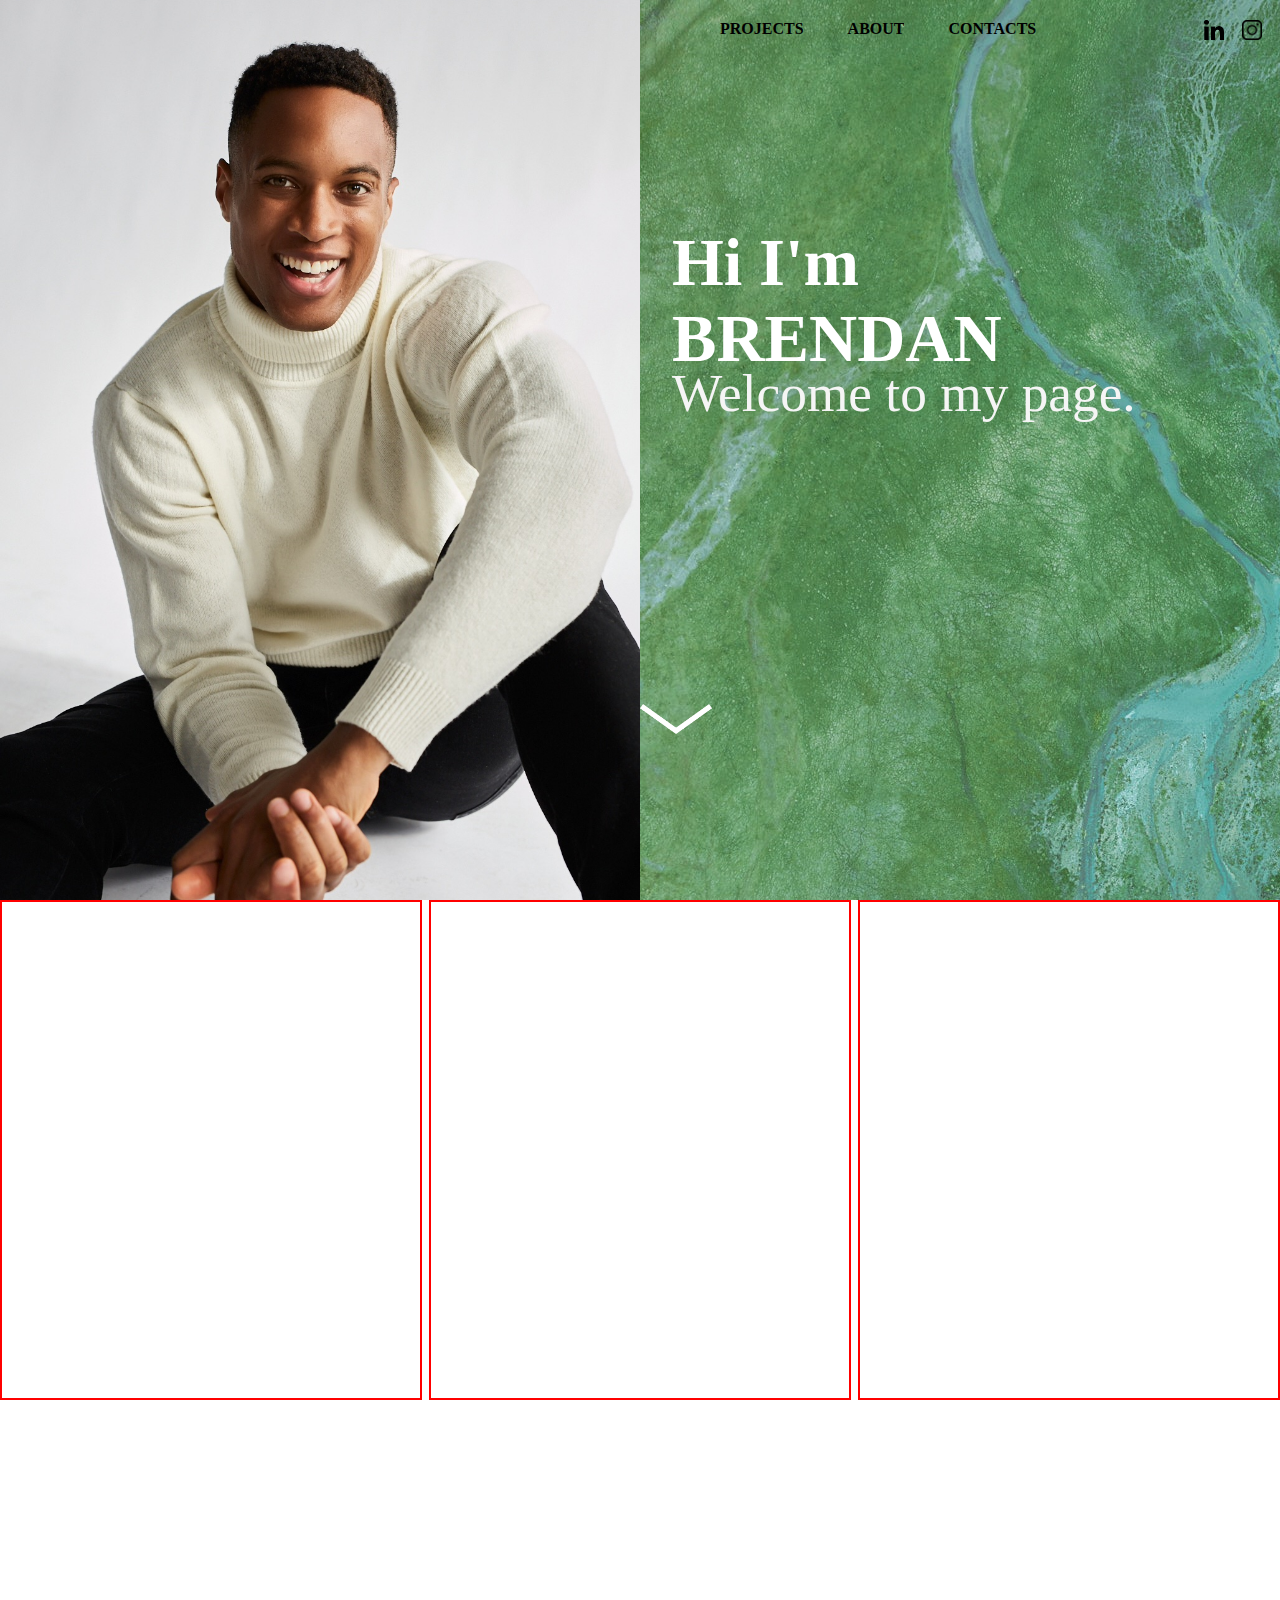
==== index.html @ 70d3d4f1 "added scroll down button" ====
<!DOCTYPE html>
<html lang="en">

<head>
    <meta charset="UTF-8">
    <meta name="viewport" content="width=device-width, initial-scale=1.0">
    <title>Brendan Morgan</title>
    <link rel="stylesheet" href="./indx.css">
</head>

<body>

    <a href="#section2"><img class="scrollArrow" src="./Images/whiteScrollArrow.png" alt=""></a>
    
   
    <div class="leftHalf">
        
        <div class="img"></div>
    
    </div>



    <div class="rightHalf">

        <ul style="font-weight: bold;">

            <li class="navbarOptions"><a href="#">PROJECTS</a></li>
            <li class="navbarOptions"><a href="#">ABOUT</a></li>
            <li class="navbarOptions"><a href="#">CONTACTS</a></li>
            
            <li class="mediaIcon" style="float: right;"><a href="#"><img class="insta_logo" src="./Images/instagram_logo.png" alt="instagram_logo"></a></li>

            <li class="mediaIcon" style="float: right;"><a href="#"><img class="linkedin_logo" src="./Images/linkedin_logo(2).png" alt="linkedin_logo"></a></li>
            
        </ul>
        

        <h1><span>Hi I'm</span><br> BRENDAN<br></h1>
        
        <p style="margin-left: 5%; font-size: 40pt;color: whitesmoke; position: absolute; margin-top: 40%;"><br>Welcome to my page.</p>

        

    </div>

    <div id="section2" class="projects">

        <div class="logos"></div>
        <div class="graphicDesign"></div>
        <div class="animation"></div>

        
    </div>

    

</body>


</html>
---- indx.css ----
@import url("https://fonts.googleapis.com/css2?family=Roboto:wght@900&display=swap");

@import url("https://fonts.googleapis.com/css2?family=Bodoni+Moda:wght@600;700&display=swap");

* {
  box-sizing: border-box;
  margin: 0 0 0 0;
  overflow: scroll;
}

/* body {
  height: 1360px;
} */

.leftHalf {
  /* border: 2px solid blueviolet; */
  /* display: inline; */
  width: 50vw;
  height: 100vh;
  /* position: relative; */
  float: left;

  /* left: 20%; */
}

/* In the event I ever want to make the image smaller I decided to places it within a container inside a container */
.img {
  /* border: 2px solid blueviolet; */
  width: 100%;
  height: 100%;

  background: url(./Images/webfolio_sp.jpg);
  background-position-y: 15%;
  background-size: cover;
}

.rightHalf {
  /* border: 2px solid blueviolet; */

  /* background: #606660; */
  background: url(./Images/righthalf_background\ 2.jpg);

  width: 50vw;
  height: 100vh;

  position: relative;

  float: right;

  /* right: 0px; */
}

.rightHalf ul li {
  display: inline;
}

.rightHalf ul .navbarOptions a {
  color: black;
  display: inline-block;
  margin-top: 20px;
  padding: 0 0 0 40px;
  text-decoration: none;
}

.rightHalf ul .mediaIcon a img {
  display: inline-block;
  margin-top: 20px;
  margin-right: 18px;
  height: 20px;
  width: 20px;
}

/* Hi, Im Brendan Header */
.rightHalf h1 {
  color: white;

  font-size: 50pt;
  font-family: Bodoni + Moda;

  /* text-align: center; */
  position: absolute;
  top: 25%;
  padding: 0 0 0 5%;
}

.projects {
  height: 100vh;
  width: 100vw;
  display: flex;
  flex-direction: row;
  justify-content: space-between;
}
.projects div {
  float:left
  position:relative;
  border: 2px solid red;
  width: 33%;
  height: 500px;
}

body .scrollArrow{
  position: absolute;
  
  height: 30px;
  
  left: 50%;
  /* margin-left: -5px; */
  /* margin-right: 50%; */
  margin-top: 55%;
  z-index: 1;
}
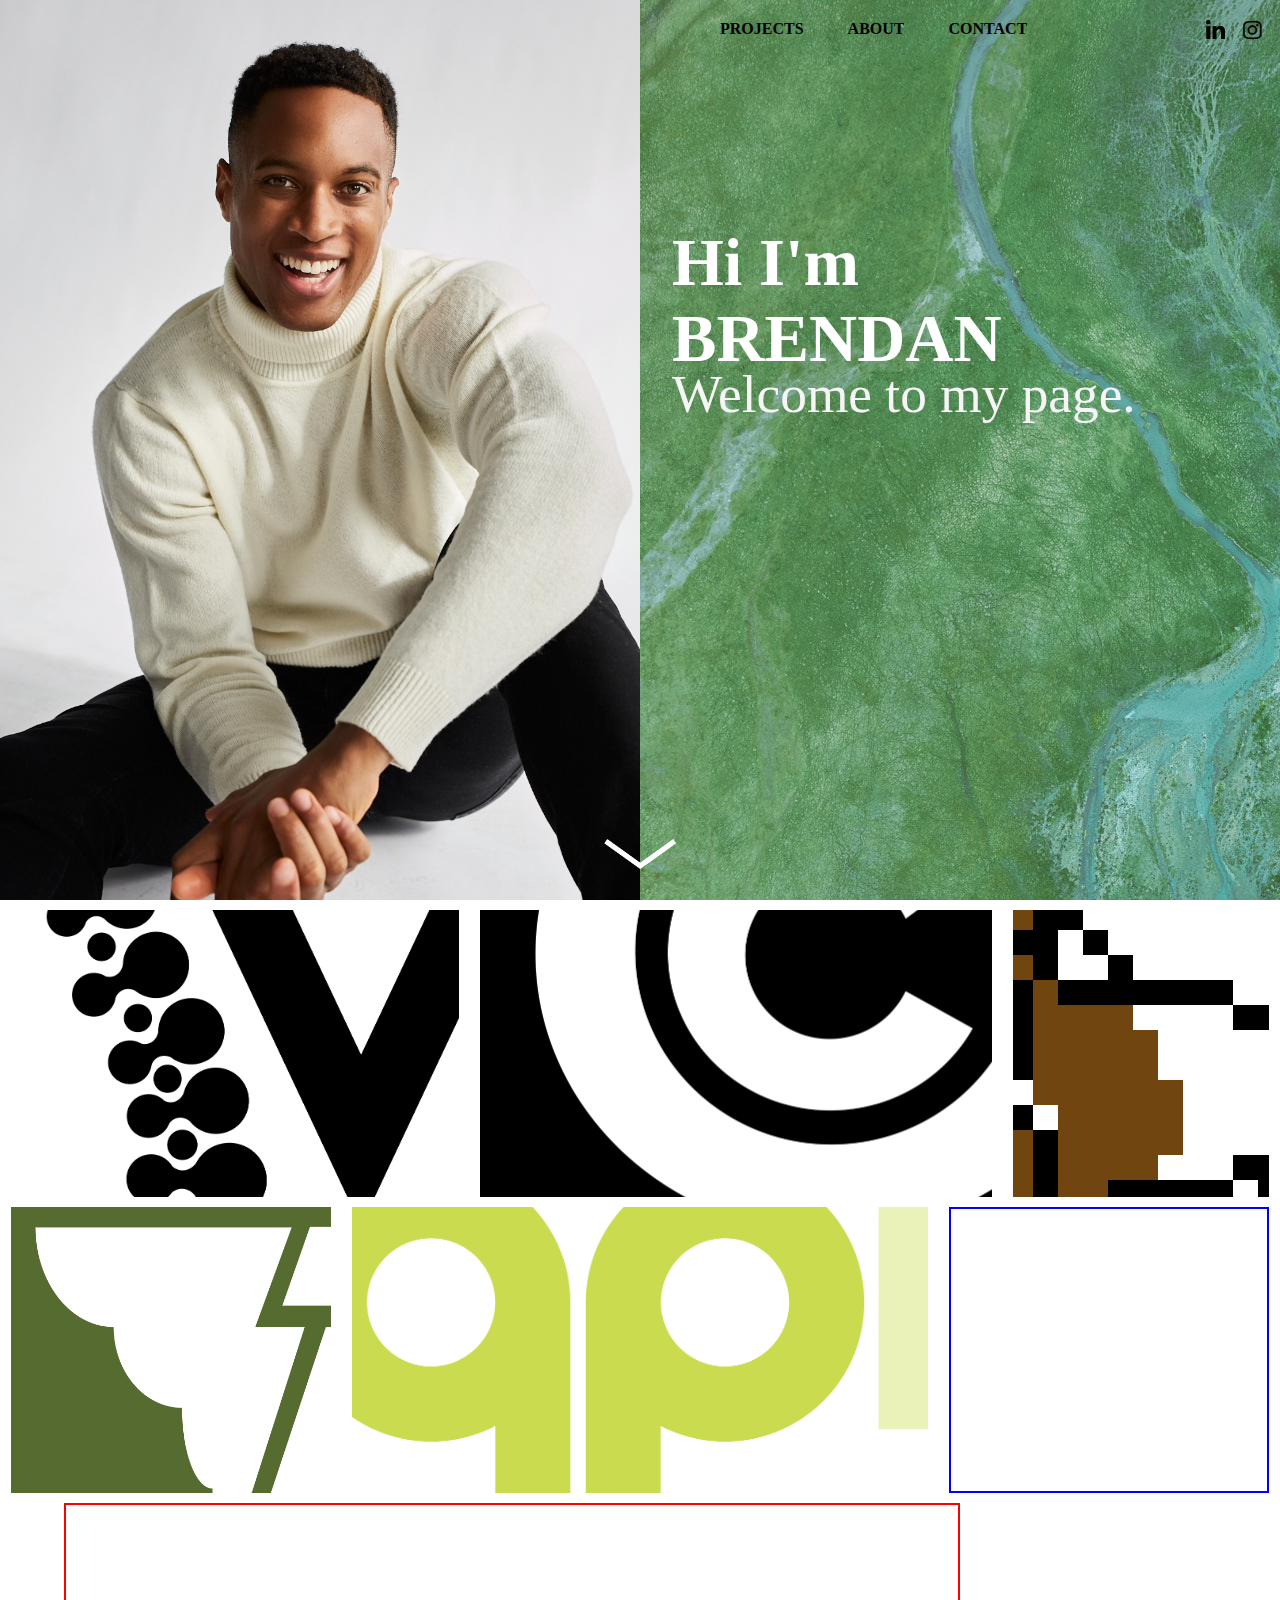
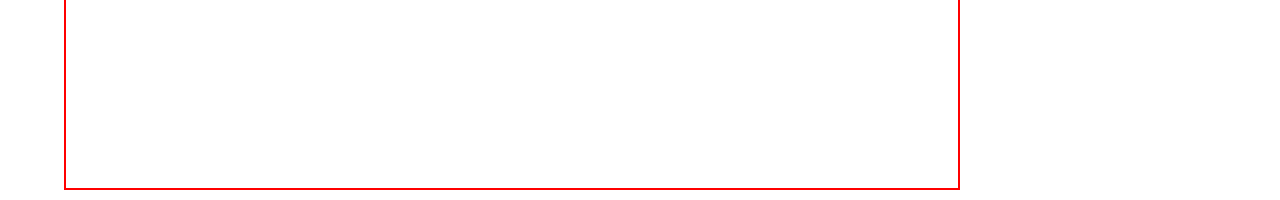
==== commit 4d5344f2: "Committing new images, fontawesone files, and page2.css" ====
--- a/index.html
+++ b/index.html
@@ -5,35 +5,36 @@
     <meta charset="UTF-8">
     <meta name="viewport" content="width=device-width, initial-scale=1.0">
     <title>Brendan Morgan</title>
+    <!-- font awesome stylesheet; used for including various icons within a project -->
+    <link rel="stylesheet" href="fontawesome-free-5.15.1-web/css/all.css">
     <link rel="stylesheet" href="./indx.css">
+    <link rel="stylesheet" href="./page2.css">
 </head>
 
 <body>
 
-    <a href="#section2"><img class="scrollArrow" src="./Images/whiteScrollArrow.png" alt=""></a>
-    
-   
+    <a href="#section2"><img class="scrollArrow" src="./Images/whiteScrollArrow.png" alt="scroll Arrow"></a>
+
     <div class="leftHalf">
-        
         <div class="img"></div>
-    
     </div>
-
-
 
     <div class="rightHalf">
 
         <ul style="font-weight: bold;">
 
-            <li class="navbarOptions"><a href="#">PROJECTS</a></li>
+            <li class="navbarOptions"><a href="#section2">PROJECTS</a></li>
             <li class="navbarOptions"><a href="#">ABOUT</a></li>
-            <li class="navbarOptions"><a href="#">CONTACTS</a></li>
+            <li class="navbarOptions"><a href="#">CONTACT</a></li>
             
-            <li class="mediaIcon" style="float: right;"><a href="#"><img class="insta_logo" src="./Images/instagram_logo.png" alt="instagram_logo"></a></li>
+            <!-- fontawesome icon; alternative method to include icons within a projects versus using the img tag  -->
+            <li class="mediaIcon" style="float: right;"><a href="#"><i class="fab fa-instagram"></i></a></li>
 
             <li class="mediaIcon" style="float: right;"><a href="#"><img class="linkedin_logo" src="./Images/linkedin_logo(2).png" alt="linkedin_logo"></a></li>
             
         </ul>
+
+        
         
 
         <h1><span>Hi I'm</span><br> BRENDAN<br></h1>
@@ -45,11 +46,31 @@
     </div>
 
     <div id="section2" class="projects">
+        
+        <div class="row1">
 
-        <div class="logos"></div>
-        <div class="graphicDesign"></div>
-        <div class="animation"></div>
+            <div class="box1"><a href="#" ><img src="./Images/Morgan_chiro_logo.png" alt="" class="logo1"></a></div>
 
+            <div class="box2" style="background: black;"><a href="#"><img src="./Images/ccLogoWhite.png" alt="" class="logo2"></a></div>
+
+            <div class="box3"><a href="#"><img src="./Images/Goat Poster (2).png" alt="" class="logo3"></a></div>
+        </div>
+
+        <div class="row2">
+
+            <!-- overflow:hidden helps large image from moving in container -->
+            <div class="box1" style="background: darkolivegreen;"><a href="#"><img src="./Images/DineN'Dash(White).png" alt="" class="logo1"></a></div>
+
+            <div class="box2"><a href="#"><img src="./Images/qprokoColouredLogo.png" alt="" class="logo2"></a></div>
+
+            <div class="box3"></div>
+        </div>
+
+        <div class="row3">
+            <div class="one"></div>
+            <div class="two"></div>
+            <div class="three"></div>
+        </div>
         
     </div>
 
--- a/indx.css
+++ b/indx.css
@@ -8,46 +8,34 @@
   overflow: scroll;
 }
 
+html {
+  scroll-behavior: smooth;
+}
 /* body {
   height: 1360px;
 } */
 
 .leftHalf {
-  /* border: 2px solid blueviolet; */
-  /* display: inline; */
   width: 50vw;
   height: 100vh;
-  /* position: relative; */
   float: left;
-
-  /* left: 20%; */
 }
 
 /* In the event I ever want to make the image smaller I decided to places it within a container inside a container */
 .img {
-  /* border: 2px solid blueviolet; */
   width: 100%;
   height: 100%;
-
   background: url(./Images/webfolio_sp.jpg);
   background-position-y: 15%;
   background-size: cover;
 }
 
 .rightHalf {
-  /* border: 2px solid blueviolet; */
-
-  /* background: #606660; */
   background: url(./Images/righthalf_background\ 2.jpg);
-
   width: 50vw;
   height: 100vh;
-
   position: relative;
-
   float: right;
-
-  /* right: 0px; */
 }
 
 .rightHalf ul li {
@@ -66,46 +54,55 @@
   display: inline-block;
   margin-top: 20px;
   margin-right: 18px;
-  height: 20px;
-  width: 20px;
+  height: 19px;
+  width: 19px;
 }
 
-/* Hi, Im Brendan Header */
+.fa-instagram {
+  margin-top: 20px;
+  margin-right: 18px;
+  font-size: 1.33em;
+  color: black;
+}
+
 .rightHalf h1 {
   color: white;
-
   font-size: 50pt;
   font-family: Bodoni + Moda;
-
-  /* text-align: center; */
   position: absolute;
   top: 25%;
   padding: 0 0 0 5%;
 }
 
-.projects {
-  height: 100vh;
-  width: 100vw;
-  display: flex;
-  flex-direction: row;
-  justify-content: space-between;
-}
-.projects div {
-  float:left
-  position:relative;
-  border: 2px solid red;
-  width: 33%;
-  height: 500px;
+/* SCROLL ARROW AND ANIMATION */
+
+body .scrollArrow {
+  position: absolute;
+
+  height: 30px;
+
+  left: 50%;
+  transform: translate(-50%, -50%);
+  bottom: 1rem;
+  z-index: 1;
+  animation: arrow-down 1s alternate infinite;
+  transition: scroll-behavior 3s;
 }
 
-body .scrollArrow{
-  position: absolute;
-  
-  height: 30px;
-  
-  left: 50%;
-  /* margin-left: -5px; */
-  /* margin-right: 50%; */
-  margin-top: 55%;
-  z-index: 1;
-}+@keyframes arrow-down {
+  0% {
+    opacity: 0;
+  }
+  25% {
+    opacity: 0.25;
+  }
+  50% {
+    opacity: 0.5;
+  }
+  75% {
+    opacity: 0.75;
+  }
+  100% {
+    opacity: 1;
+  }
+}
--- a/page2.css
+++ b/page2.css
@@ -0,0 +1,135 @@
+/* PAGE 2/PROJECTS PAGE */
+
+.projects {
+  /* border: 3px solid blue; */
+  height: 100vh;
+  width: 100vw;
+  display: flex;
+  flex-direction: column;
+  /* margin: 10px 10px 10px 10px; */
+}
+
+/* ROW ONE */
+
+.row1 {
+  display: flex;
+  /* border: 2px solid red; */
+  height: 33.3%;
+  width: 100%;
+  /* margin: 10px; */
+  margin-top: 10px;
+  justify-content: space-around;
+}
+
+.row1 .box1 {
+  position: relative;
+
+  width: 35%;
+  height: 100%;
+  overflow: hidden;
+}
+.row1 .box2 {
+  position: relative;
+  width: 40%;
+  height: 100%;
+  overflow: hidden;
+}
+.row1 .box3 {
+  position: relative;
+  width: 20%;
+  height: 100%;
+  overflow: hidden;
+}
+
+.row1 .logo1 {
+  position: absolute;
+  height: 60rem;
+  margin-top: -70%;
+  /* transition: all 3s linear; */
+}
+
+.row1 .logo2 {
+  position: absolute;
+  height: 50rem;
+  margin-top: -50%;
+  /* transition: all 3s linear; */
+}
+
+.row1 .logo3 {
+  position: absolute;
+  height: 50rem;
+  margin-top: -90%;
+  margin-left: -90%;
+}
+
+/* HOVERING OVER ANY PORJECT WILL ZOOM OUT ON THE IMAGE WITHIN THE RESPECTIVE DIV */
+.projects div a:hover img {
+  position: relative;
+  height: 100%;
+  display: block;
+  margin: auto;
+}
+
+/* ROW 2 */
+
+.row2 {
+  display: flex;
+  height: 33.3%;
+  width: 100%;
+  justify-content: space-around;
+  margin-top: 10px;
+  /* margin: 0 10px 0 10px; */
+}
+
+.row2 .box1 {
+  position: relative;
+  width: 25%;
+  height: 100%;
+  overflow: hidden;
+}
+.row2 .box2 {
+  position: relative;
+  width: 45%;
+  height: 100%;
+  overflow: hidden;
+}
+.row2 .box3 {
+  border: 2px solid blue;
+  width: 25%;
+  height: 100%;
+}
+
+.row2 .logo1 {
+  position: absolute;
+  height: 40rem;
+  margin-top: -40%;
+  margin-left: -40%;
+}
+
+.row2 .logo2 {
+  position: absolute;
+  height: 95rem;
+  margin-top: -115%;
+  margin-left: -90%;
+}
+
+.row2 .logo3 {
+}
+
+.row3 {
+  display: flex;
+  /* border: 2px solid red; */
+  height: 33.3%;
+  width: 100%;
+  justify-content: space-around;
+  margin-top: 10px;
+  margin-bottom: 10px;
+  /* margin: 0 10px 0 10px; */
+}
+
+.row3 .one {
+  display: inline;
+  border: 2px solid red;
+  width: 70%;
+  height: 100%;
+}
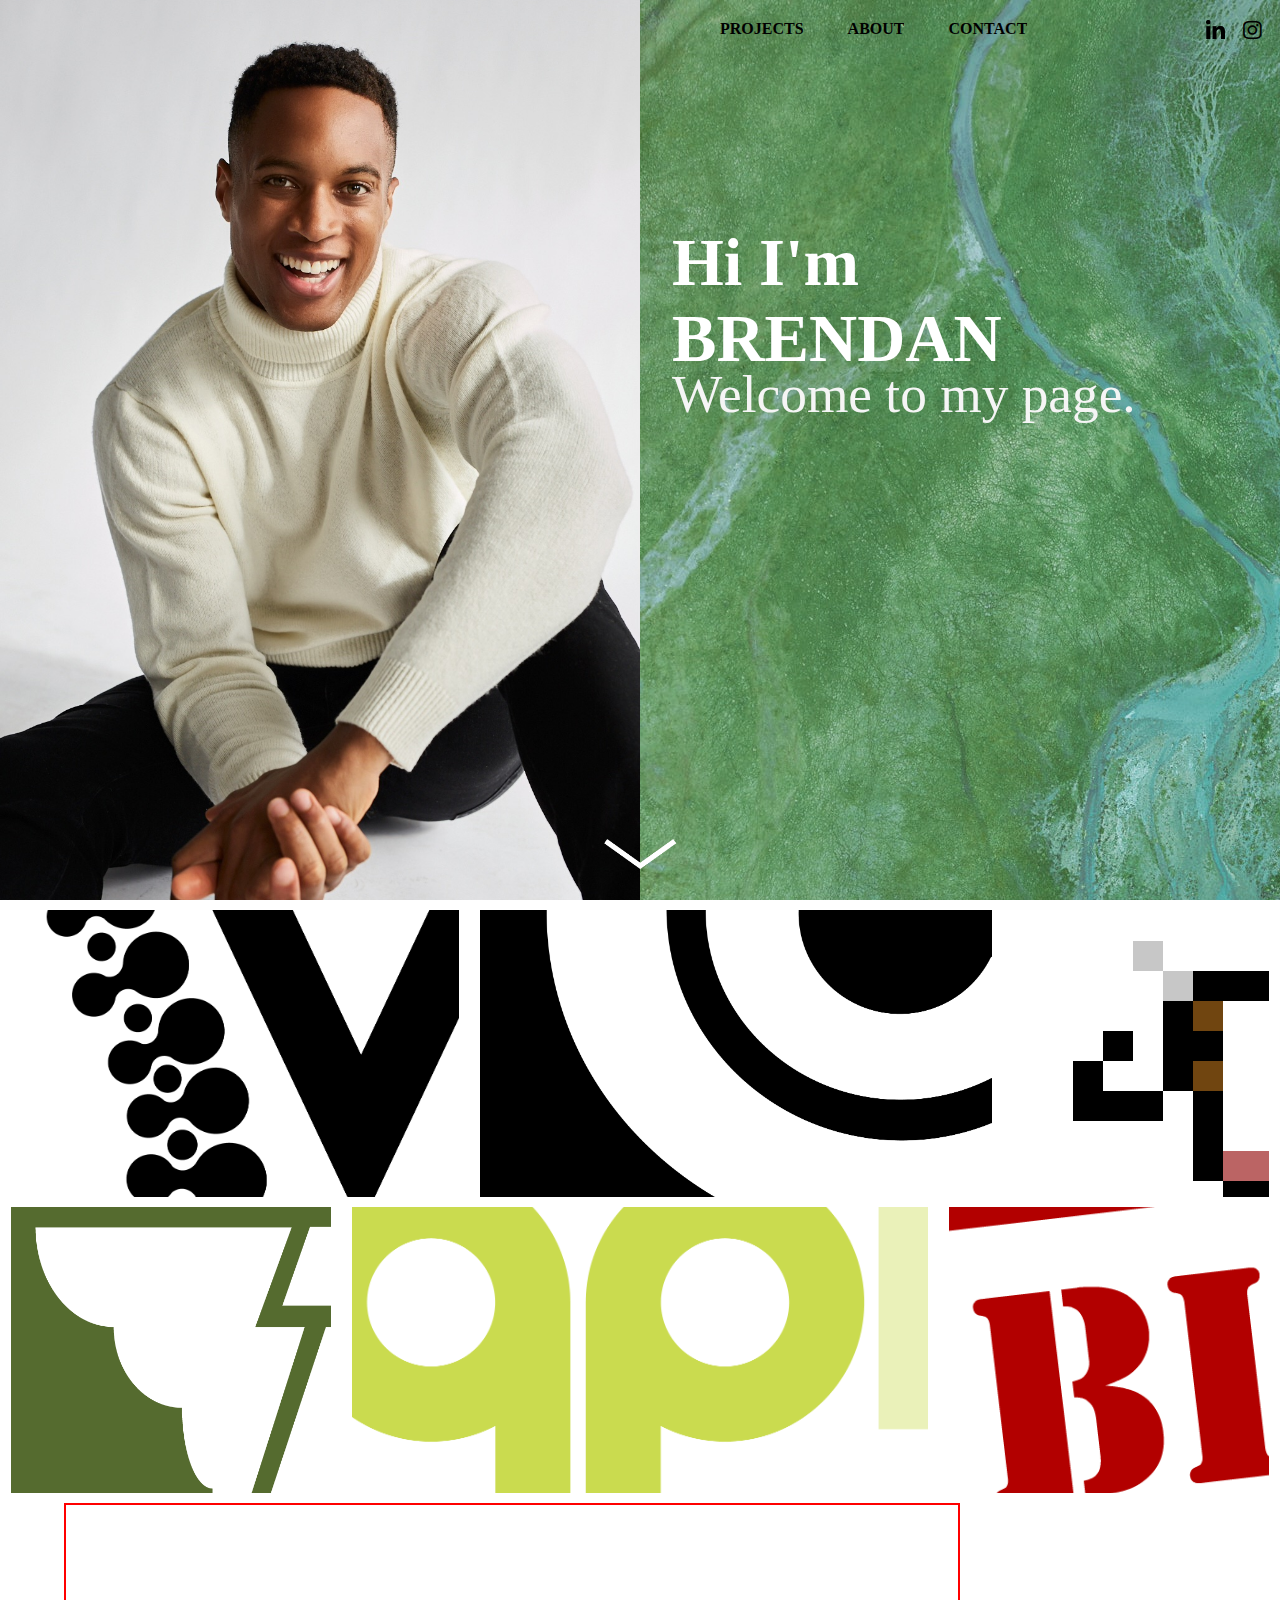
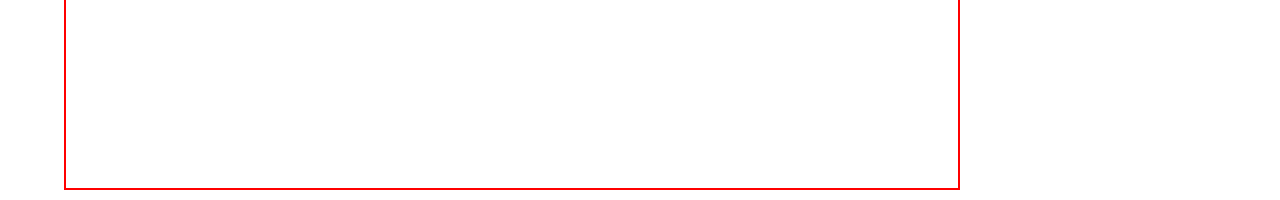
==== commit 5a762430: "Committing new additions to website, mainly additions to the contact page" ====
--- a/index.html
+++ b/index.html
@@ -7,8 +7,9 @@
     <title>Brendan Morgan</title>
     <!-- font awesome stylesheet; used for including various icons within a project -->
     <link rel="stylesheet" href="fontawesome-free-5.15.1-web/css/all.css">
-    <link rel="stylesheet" href="./indx.css">
-    <link rel="stylesheet" href="./page2.css">
+    <link rel="stylesheet" href="./index.css">
+    <link rel="stylesheet" href="./projects.css">
+
 </head>
 
 <body>
@@ -16,32 +17,39 @@
     <a href="#section2"><img class="scrollArrow" src="./Images/whiteScrollArrow.png" alt="scroll Arrow"></a>
 
     <div class="leftHalf">
+
         <div class="img"></div>
+
     </div>
 
     <div class="rightHalf">
 
-        <ul style="font-weight: bold;">
-
-            <li class="navbarOptions"><a href="#section2">PROJECTS</a></li>
-            <li class="navbarOptions"><a href="#">ABOUT</a></li>
-            <li class="navbarOptions"><a href="#">CONTACT</a></li>
+        <nav>
+            <ul style="font-weight: bold;">
             
-            <!-- fontawesome icon; alternative method to include icons within a projects versus using the img tag  -->
-            <li class="mediaIcon" style="float: right;"><a href="#"><i class="fab fa-instagram"></i></a></li>
-
-            <li class="mediaIcon" style="float: right;"><a href="#"><img class="linkedin_logo" src="./Images/linkedin_logo(2).png" alt="linkedin_logo"></a></li>
+                <li class="navbarOptions"><a href="#section2">PROJECTS</a></li>
+                <li class="navbarOptions"><a href="./about.html">ABOUT</a></li>
+                <li class="navbarOptions"><a href="./contact.html">CONTACT</a></li>
             
-        </ul>
+                <!-- fontawesome icon; alternative method to include icons within a projects versus using the img tag  -->
+                <li class="mediaIcon" style="float: right;"><a href="#"><i class="fab fa-instagram"></i></a></li>
+            
+                <li class="mediaIcon" style="float: right;"><a href="#"><img class="linkedin_logo"
+                src="./Images/linkedin_logo(2).png" alt="linkedin_logo"></a></li>
+            
+            </ul>
+            
+        </nav>
 
         
-        
+        <header>
 
-        <h1><span>Hi I'm</span><br> BRENDAN<br></h1>
-        
-        <p style="margin-left: 5%; font-size: 40pt;color: whitesmoke; position: absolute; margin-top: 40%;"><br>Welcome to my page.</p>
+            <h1><span>Hi I'm</span><br> BRENDAN<br></h1>
 
-        
+        </header>
+            
+        <p style="margin-left: 5%; font-size: 40pt;color: whitesmoke; position: absolute; margin-top: 40%;"><br>Welcome to my
+                page.</p>
 
     </div>
 
@@ -49,21 +57,22 @@
         
         <div class="row1">
 
-            <div class="box1"><a href="#" ><img src="./Images/Morgan_chiro_logo.png" alt="" class="logo1"></a></div>
+            <div class="box1" style=" width:35%;"><a href="#" ><img src="./Images/Morgan_chiro_logo.png" alt="" class="logo1"></a></div>
 
-            <div class="box2" style="background: black;"><a href="#"><img src="./Images/ccLogoWhite.png" alt="" class="logo2"></a></div>
+            <div class="box2" style="background: black;width:40%;"><a href="#"><img src="./Images/ccLogoWhite.png" alt="" class="logo2"></a></div>
 
-            <div class="box3"><a href="#"><img src="./Images/Goat Poster (2).png" alt="" class="logo3"></a></div>
+            <div class="box3" style="width: 20%;"><a href="#" ><img src="./Images/Goat Poster (2).png" alt="" class="logo3"></a></div>
+
         </div>
 
         <div class="row2">
 
             <!-- overflow:hidden helps large image from moving in container -->
-            <div class="box1" style="background: darkolivegreen;"><a href="#"><img src="./Images/DineN'Dash(White).png" alt="" class="logo1"></a></div>
+            <div class="box1" style="background: darkolivegreen;width: 25%;"><a href="#"><img src="./Images/DineN'Dash(White).png" alt="" class="logo1"></a></div>
 
-            <div class="box2"><a href="#"><img src="./Images/qprokoColouredLogo.png" alt="" class="logo2"></a></div>
+            <div class="box2" style="width:45%;"><a href="#"><img src="./Images/qprokoColouredLogo.png" alt="" class="logo2"></a></div>
 
-            <div class="box3"></div>
+            <div class="box3"><a href="#"><img src="./Images/cTCPhoto.png" alt="" class="logo2"></a></div>
         </div>
 
         <div class="row3">
--- a/index.css
+++ b/index.css
@@ -0,0 +1,105 @@
+@import url("https://fonts.googleapis.com/css2?family=Roboto:wght@900&display=swap");
+
+@import url("https://fonts.googleapis.com/css2?family=Bodoni+Moda:wght@600;700&display=swap");
+
+* {
+  box-sizing: border-box;
+  margin: 0 0 0 0;
+  overflow: scroll;
+}
+
+html {
+  scroll-behavior: smooth;
+}
+
+.leftHalf {
+  width: 50vw;
+  height: 100vh;
+  float: left;
+}
+
+/* In the event I ever want to make the image smaller I decided to places it within a container inside a container */
+.img {
+  width: 100%;
+  height: 100%;
+  background: url(./Images/webfolio_sp.jpg);
+  background-position-y: 15%;
+  background-size: cover;
+}
+
+.rightHalf {
+  background: url(./Images/righthalf_background\ 2.jpg);
+  width: 50vw;
+  height: 100vh;
+  position: relative;
+  float: right;
+}
+
+ul li {
+  display: inline;
+}
+
+ul .navbarOptions a {
+  color: black;
+  display: inline-block;
+  margin-top: 20px;
+  padding: 0 0 0 40px;
+  text-decoration: none;
+}
+
+.mediaIcon a img {
+  display: inline-block;
+  margin-top: 20px;
+  margin-right: 18px;
+  height: 19px;
+  width: 19px;
+}
+
+.fa-instagram {
+  margin-top: 20px;
+  margin-right: 18px;
+  font-size: 1.33em;
+  color: black;
+}
+
+.rightHalf h1 {
+  color: white;
+  font-size: 50pt;
+  font-family: Bodoni + Moda;
+  position: absolute;
+  top: 25%;
+  padding: 0 0 0 5%;
+}
+
+/* SCROLL ARROW AND ANIMATION */
+
+body .scrollArrow {
+  position: absolute;
+
+  height: 30px;
+
+  left: 50%;
+  transform: translate(-50%, -50%);
+  bottom: 1rem;
+  z-index: 1;
+  animation: arrow-down 1s alternate infinite;
+  transition: scroll-behavior 3s;
+}
+
+@keyframes arrow-down {
+  0% {
+    opacity: 0;
+  }
+  25% {
+    opacity: 0.25;
+  }
+  50% {
+    opacity: 0.5;
+  }
+  75% {
+    opacity: 0.75;
+  }
+  100% {
+    opacity: 1;
+  }
+}
--- a/projects.css
+++ b/projects.css
@@ -0,0 +1,96 @@
+/* PAGE 2/PROJECTS PAGE */
+
+.projects {
+  height: 100vh;
+  width: 100vw;
+  display: flex;
+  flex-direction: column;
+}
+
+.row1,
+.row2 {
+  display: flex;
+  /* border: 2px solid red; */
+  height: 33.3%;
+  width: 100%;
+  margin-top: 10px;
+  justify-content: space-around;
+}
+
+.box1,
+.box2,
+.box3 {
+  position: relative;
+  height: 100%;
+  overflow: hidden;
+}
+
+/* ROW ONE */
+
+.row1 .logo1,
+.logo2,
+.logo3 {
+  position: absolute;
+  height: 60rem;
+  margin-top: -70%;
+}
+
+/* HOVERING OVER ANY PROJECT WILL ZOOM OUT ON THE IMAGE WITHIN THE RESPECTIVE DIV */
+.projects div a:hover img {
+  position: relative;
+  height: 100%;
+  display: block;
+  margin: auto;
+}
+
+/* .box1,
+.box2 {
+  position: relative;
+
+  height: 100%;
+  overflow: hidden;
+} */
+
+.row2 .box3 {
+  width: 25%;
+  height: 100%;
+}
+
+.row2 .logo1 {
+  position: absolute;
+  height: 40rem;
+  margin-top: -40%;
+  margin-left: -40%;
+}
+
+.row2 .logo2 {
+  position: absolute;
+  height: 95rem;
+  margin-top: -115%;
+  margin-left: -90%;
+}
+
+.row2 .logo3 {
+  position: absolute;
+  height: 95rem;
+  margin-top: -115%;
+  margin-left: -90%;
+}
+
+.row3 {
+  display: flex;
+  /* border: 2px solid red; */
+  height: 33.3%;
+  width: 100%;
+  justify-content: space-around;
+  margin-top: 10px;
+  margin-bottom: 10px;
+  /* margin: 0 10px 0 10px; */
+}
+
+.row3 .one {
+  display: inline;
+  border: 2px solid red;
+  width: 70%;
+  height: 100%;
+}
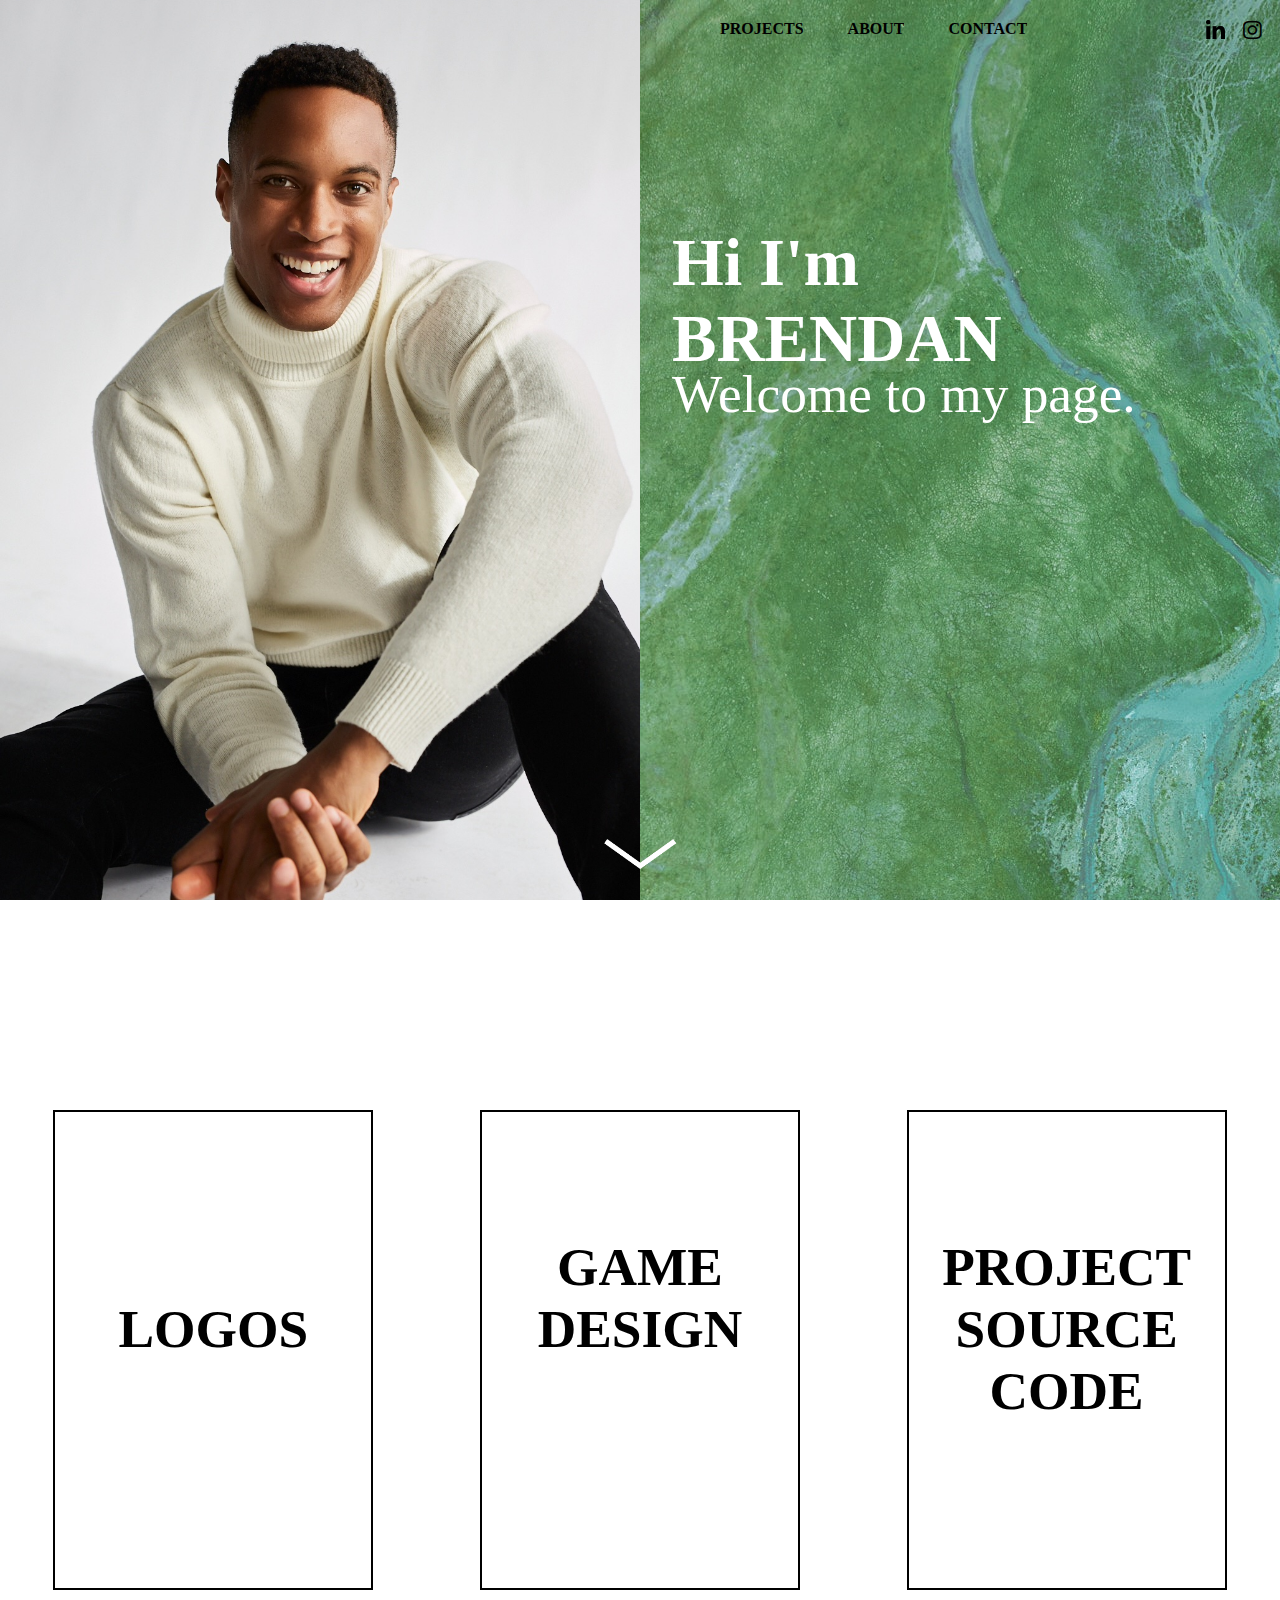
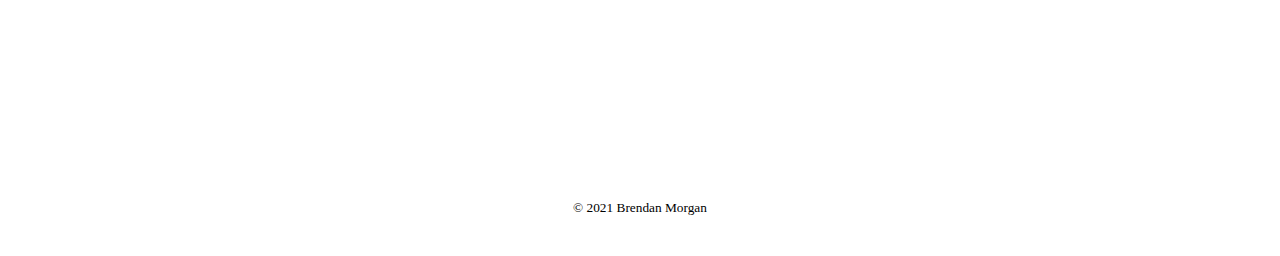
==== commit 7947536d: "committing multiple additions made to webpage (restructered some code for organization and created f" ====
--- a/index.html
+++ b/index.html
@@ -4,8 +4,9 @@
 <head>
     <meta charset="UTF-8">
     <meta name="viewport" content="width=device-width, initial-scale=1.0">
-    <title>Brendan Morgan</title>
-    <!-- font awesome stylesheet; used for including various icons within a project -->
+    
+    <title>Home | Brendan Morgan</title>
+
     <link rel="stylesheet" href="fontawesome-free-5.15.1-web/css/all.css">
     <link rel="stylesheet" href="./index.css">
     <link rel="stylesheet" href="./projects.css">
@@ -14,11 +15,11 @@
 
 <body>
 
-    <a href="#section2"><img class="scrollArrow" src="./Images/whiteScrollArrow.png" alt="scroll Arrow"></a>
+    <a href="#projectsPage"><img class="scrollArrow" src="./Images/Web Icons/whiteScrollArrow.png" alt="scroll Arrow"></a>
 
     <div class="leftHalf">
 
-        <div class="img"></div>
+        <div class="myPhotoContainer"></div>
 
     </div>
 
@@ -27,15 +28,14 @@
         <nav>
             <ul style="font-weight: bold;">
             
-                <li class="navbarOptions"><a href="#section2">PROJECTS</a></li>
+                <li class="navbarOptions"><a href="./index.html#projectsPage">PROJECTS</a></li>
                 <li class="navbarOptions"><a href="./about.html">ABOUT</a></li>
                 <li class="navbarOptions"><a href="./contact.html">CONTACT</a></li>
             
-                <!-- fontawesome icon; alternative method to include icons within a projects versus using the img tag  -->
                 <li class="mediaIcon" style="float: right;"><a href="#"><i class="fab fa-instagram"></i></a></li>
             
-                <li class="mediaIcon" style="float: right;"><a href="#"><img class="linkedin_logo"
-                src="./Images/linkedin_logo(2).png" alt="linkedin_logo"></a></li>
+                <li class="mediaIcon" style="float: right;"><a href="https://www.linkedin.com/in/brendan-morgan-a043a8190/" target="_blank"><img class="linkedin_logo"
+                src="./Images/Media Icons/linkedinLogo(1).png" alt="linkedin_logo"></a></li>
             
             </ul>
             
@@ -44,48 +44,38 @@
         
         <header>
 
-            <h1><span>Hi I'm</span><br> BRENDAN<br></h1>
+            <h1>Hi I'm<br> BRENDAN<br></h1>
 
         </header>
             
-        <p style="margin-left: 5%; font-size: 40pt;color: whitesmoke; position: absolute; margin-top: 40%;"><br>Welcome to my
-                page.</p>
+        <p><br>Welcome to my page.</p>
 
     </div>
 
-    <div id="section2" class="projects">
+    <section id="projectsPage" class="projects">
+
+        <div class="projectType">
+            
+            <a href="./projectLogos.html"><h4><br><br><br>LOGOS</h4></a>
         
-        <div class="row1">
-
-            <div class="box1" style=" width:35%;"><a href="#" ><img src="./Images/Morgan_chiro_logo.png" alt="" class="logo1"></a></div>
-
-            <div class="box2" style="background: black;width:40%;"><a href="#"><img src="./Images/ccLogoWhite.png" alt="" class="logo2"></a></div>
-
-            <div class="box3" style="width: 20%;"><a href="#" ><img src="./Images/Goat Poster (2).png" alt="" class="logo3"></a></div>
-
         </div>
 
-        <div class="row2">
-
-            <!-- overflow:hidden helps large image from moving in container -->
-            <div class="box1" style="background: darkolivegreen;width: 25%;"><a href="#"><img src="./Images/DineN'Dash(White).png" alt="" class="logo1"></a></div>
-
-            <div class="box2" style="width:45%;"><a href="#"><img src="./Images/qprokoColouredLogo.png" alt="" class="logo2"></a></div>
-
-            <div class="box3"><a href="#"><img src="./Images/cTCPhoto.png" alt="" class="logo2"></a></div>
+        <div class="projectType">
+            
+            <a href="https://www.behance.net/gallery/110823535/Medieval-Game-Character-Sprites" target="_blank"><h4><br><br>GAME DESIGN</h4></a>
+        
         </div>
 
-        <div class="row3">
-            <div class="one"></div>
-            <div class="two"></div>
-            <div class="three"></div>
+        <div class="projectType">
+            
+            <a href="#"><h4><br><br>PROJECT SOURCE CODE</h4></a>
+        
         </div>
-        
-    </div>
 
-    
+    </section>
+
+    <footer>&copy 2021 Brendan Morgan</footer>
 
 </body>
 
-
 </html>--- a/index.css
+++ b/index.css
@@ -6,6 +6,14 @@
   box-sizing: border-box;
   margin: 0 0 0 0;
   overflow: scroll;
+}
+
+p {
+  margin-left: 5%;
+  font-size: 40pt;
+  color: white;
+  position: absolute;
+  margin-top: 40%;
 }
 
 html {
@@ -19,16 +27,16 @@
 }
 
 /* In the event I ever want to make the image smaller I decided to places it within a container inside a container */
-.img {
+.myPhotoContainer {
   width: 100%;
   height: 100%;
-  background: url(./Images/webfolio_sp.jpg);
+  background: url(./Images/Photos/headShotPhoto.jpg);
   background-position-y: 15%;
   background-size: cover;
 }
 
 .rightHalf {
-  background: url(./Images/righthalf_background\ 2.jpg);
+  background: url(./Images/Photos/backgroundPhoto\(1\).jpg);
   width: 50vw;
   height: 100vh;
   position: relative;
@@ -75,9 +83,7 @@
 
 body .scrollArrow {
   position: absolute;
-
   height: 30px;
-
   left: 50%;
   transform: translate(-50%, -50%);
   bottom: 1rem;
@@ -86,6 +92,13 @@
   transition: scroll-behavior 3s;
 }
 
+footer {
+  text-align: center;
+  margin-bottom: 40px;
+  font-size: 10pt;
+}
+
+/* CREATES THE SLOW PULSATING FADE IN/FADE OUT EFFECT ON THE SCROLL DOWN ARROW */
 @keyframes arrow-down {
   0% {
     opacity: 0;
--- a/projects.css
+++ b/projects.css
@@ -1,96 +1,30 @@
-/* PAGE 2/PROJECTS PAGE */
-
 .projects {
   height: 100vh;
   width: 100vw;
   display: flex;
-  flex-direction: column;
-}
-
-.row1,
-.row2 {
-  display: flex;
-  /* border: 2px solid red; */
-  height: 33.3%;
-  width: 100%;
-  margin-top: 10px;
+  align-items: center;
   justify-content: space-around;
 }
 
-.box1,
-.box2,
-.box3 {
-  position: relative;
-  height: 100%;
-  overflow: hidden;
+.projectType {
+  box-sizing: border-box;
+  height: 30rem;
+  width: 20rem;
+  display: flex;
+  justify-content: center;
 }
 
-/* ROW ONE */
-
-.row1 .logo1,
-.logo2,
-.logo3 {
-  position: absolute;
-  height: 60rem;
-  margin-top: -70%;
+.projectType a {
+  text-decoration: none;
+  color: black;
+  font-size: 40pt;
+  height: 100%;
+  width: 100%;
+  border: 2px solid black;
+  text-align: center;
 }
 
-/* HOVERING OVER ANY PROJECT WILL ZOOM OUT ON THE IMAGE WITHIN THE RESPECTIVE DIV */
-.projects div a:hover img {
-  position: relative;
-  height: 100%;
-  display: block;
-  margin: auto;
+/* SETS THE BACKGROUND COLOUR WHEN USER HOVERS OVER A PROJECT SELECTION TYPE */
+.projectType a:hover {
+  background: url(./Images/Photos/backgroundPhoto\(1\).jpg);
 }
-
-/* .box1,
-.box2 {
-  position: relative;
-
-  height: 100%;
-  overflow: hidden;
-} */
-
-.row2 .box3 {
-  width: 25%;
-  height: 100%;
-}
-
-.row2 .logo1 {
-  position: absolute;
-  height: 40rem;
-  margin-top: -40%;
-  margin-left: -40%;
-}
-
-.row2 .logo2 {
-  position: absolute;
-  height: 95rem;
-  margin-top: -115%;
-  margin-left: -90%;
-}
-
-.row2 .logo3 {
-  position: absolute;
-  height: 95rem;
-  margin-top: -115%;
-  margin-left: -90%;
-}
-
-.row3 {
-  display: flex;
-  /* border: 2px solid red; */
-  height: 33.3%;
-  width: 100%;
-  justify-content: space-around;
-  margin-top: 10px;
-  margin-bottom: 10px;
-  /* margin: 0 10px 0 10px; */
-}
-
-.row3 .one {
-  display: inline;
-  border: 2px solid red;
-  width: 70%;
-  height: 100%;
-}
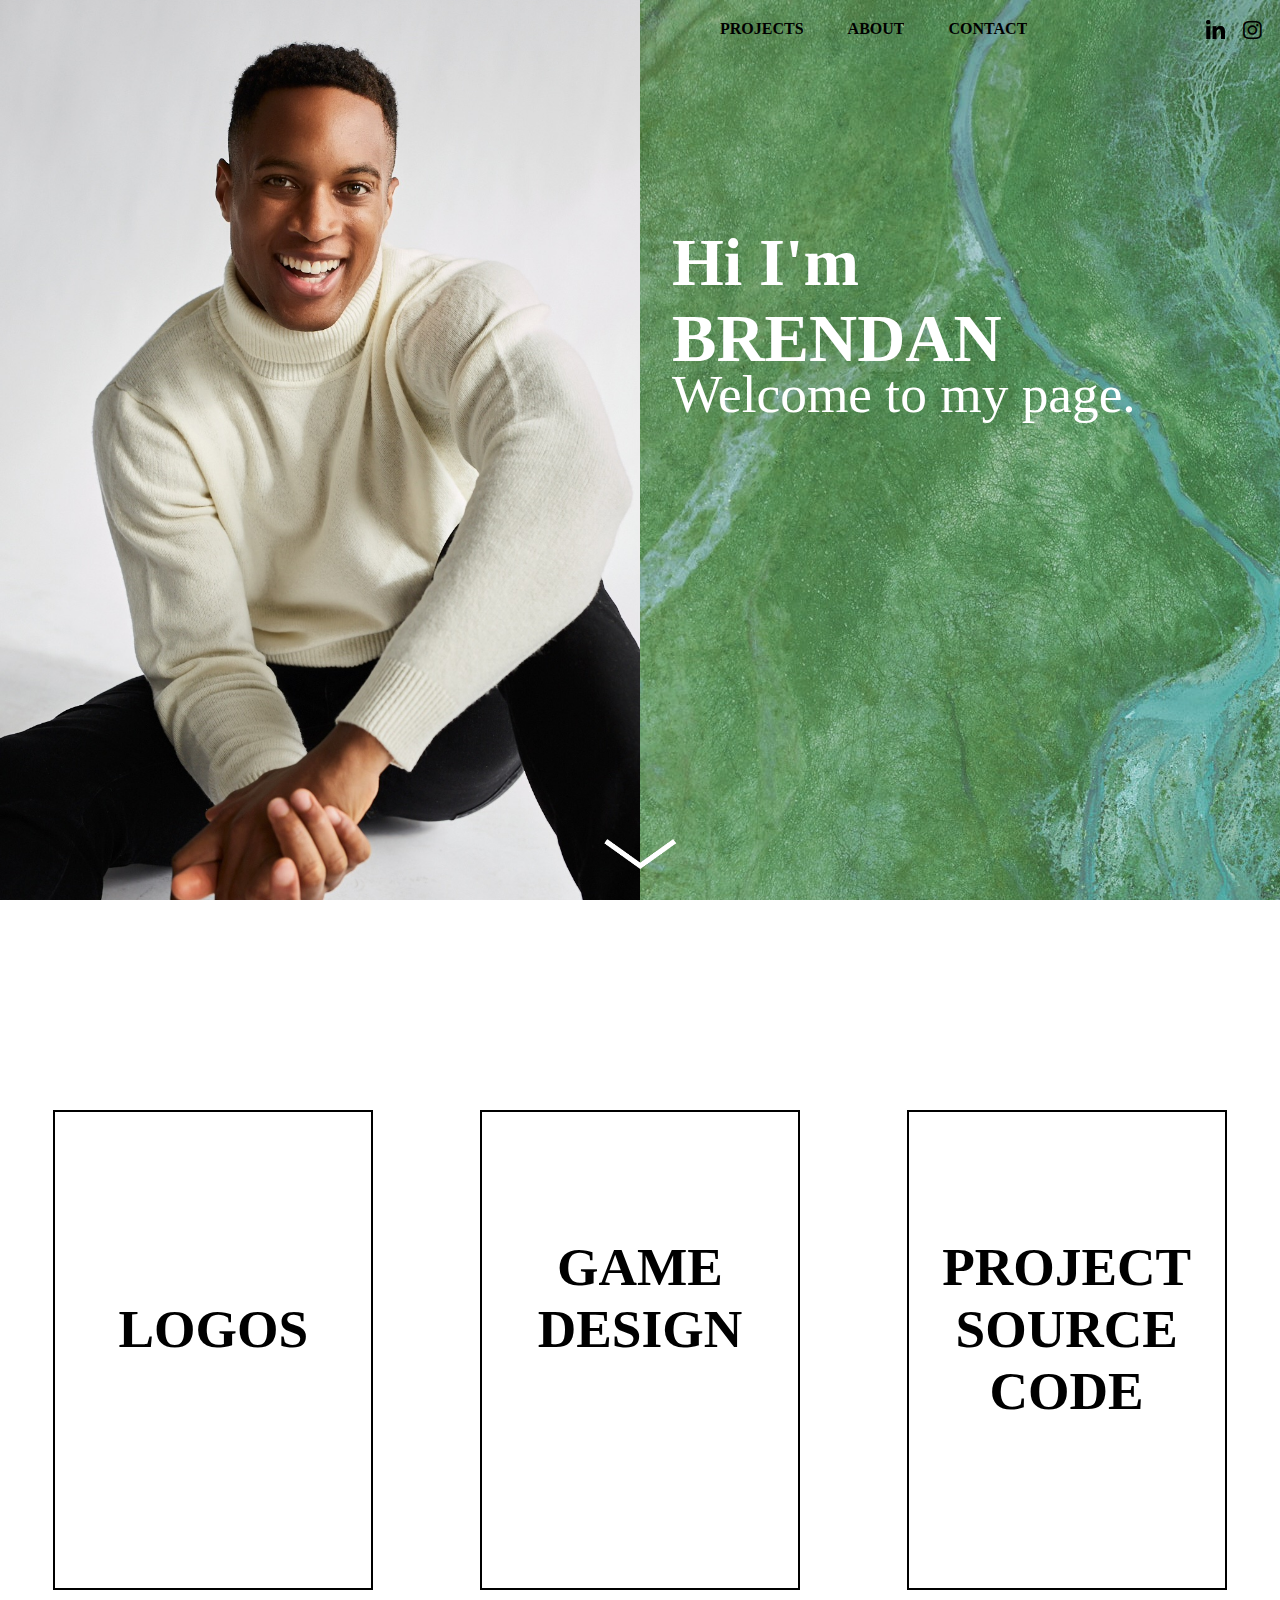
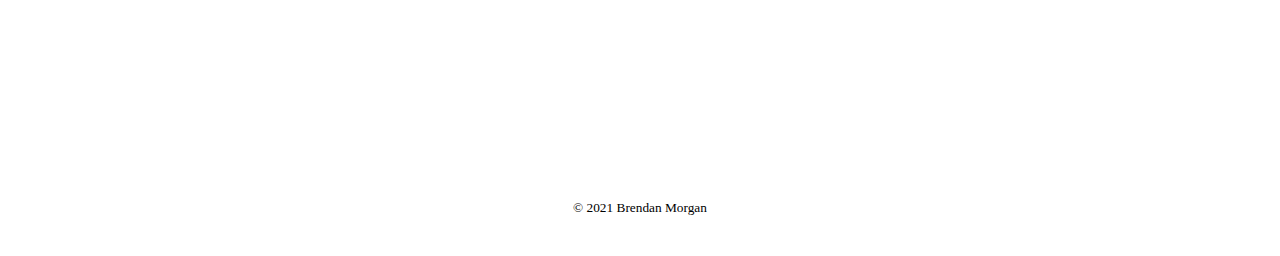
==== commit 1b1a3eb7: "fixed issue with isset function in contact.php file" ====
--- a/index.html
+++ b/index.html
@@ -1,81 +1,88 @@
 <!DOCTYPE html>
 <html lang="en">
+  <head>
+    <meta charset="UTF-8" />
+    <meta name="viewport" content="width=device-width, initial-scale=1.0" />
 
-<head>
-    <meta charset="UTF-8">
-    <meta name="viewport" content="width=device-width, initial-scale=1.0">
-    
     <title>Home | Brendan Morgan</title>
 
-    <link rel="stylesheet" href="fontawesome-free-5.15.1-web/css/all.css">
-    <link rel="stylesheet" href="./index.css">
-    <link rel="stylesheet" href="./projects.css">
+    <link rel="stylesheet" href="fontawesome-free-5.15.1-web/css/all.css" />
+    <link rel="stylesheet" href="./index.css" />
+    <link rel="stylesheet" href="./projects.css" />
+  </head>
 
-</head>
-
-<body>
-
-    <a href="#projectsPage"><img class="scrollArrow" src="./Images/Web Icons/whiteScrollArrow.png" alt="scroll Arrow"></a>
+  <body>
+    <a href="#projectsPage"
+      ><img
+        class="scrollArrow"
+        src="./Images/Web Icons/whiteScrollArrow.png"
+        alt="scroll Arrow"
+    /></a>
 
     <div class="leftHalf">
-
-        <div class="myPhotoContainer"></div>
-
+      <div class="myPhotoContainer"></div>
     </div>
 
     <div class="rightHalf">
+      <nav>
+        <ul style="font-weight: bold">
+          <li class="navbarOptions">
+            <a href="./index.html#projectsPage">PROJECTS</a>
+          </li>
+          <li class="navbarOptions"><a href="./about.html">ABOUT</a></li>
+          <li class="navbarOptions"><a href="./contact.html">CONTACT</a></li>
 
-        <nav>
-            <ul style="font-weight: bold;">
-            
-                <li class="navbarOptions"><a href="./index.html#projectsPage">PROJECTS</a></li>
-                <li class="navbarOptions"><a href="./about.html">ABOUT</a></li>
-                <li class="navbarOptions"><a href="./contact.html">CONTACT</a></li>
-            
-                <li class="mediaIcon" style="float: right;"><a href="#"><i class="fab fa-instagram"></i></a></li>
-            
-                <li class="mediaIcon" style="float: right;"><a href="https://www.linkedin.com/in/brendan-morgan-a043a8190/" target="_blank"><img class="linkedin_logo"
-                src="./Images/Media Icons/linkedinLogo(1).png" alt="linkedin_logo"></a></li>
-            
-            </ul>
-            
-        </nav>
+          <li class="mediaIcon" style="float: right">
+            <a href="#"><i class="fab fa-instagram"></i></a>
+          </li>
 
-        
-        <header>
+          <li class="mediaIcon" style="float: right">
+            <a
+              href="https://www.linkedin.com/in/brendan-morgan-a043a8190/"
+              target="_blank"
+              ><img
+                class="linkedin_logo"
+                src="./Images/Media Icons/linkedinLogo1.png"
+                alt="linkedin_logo"
+            /></a>
+          </li>
+        </ul>
+      </nav>
 
-            <h1>Hi I'm<br> BRENDAN<br></h1>
+      <header>
+        <h1>
+          Hi I'm<br />
+          BRENDAN<br />
+        </h1>
+      </header>
 
-        </header>
-            
-        <p><br>Welcome to my page.</p>
-
+      <p><br />Welcome to my page.</p>
     </div>
 
     <section id="projectsPage" class="projects">
+      <title>Projects | Brendan Morgan</title>
 
-        <div class="projectType">
-            
-            <a href="./projectLogos.html"><h4><br><br><br>LOGOS</h4></a>
-        
-        </div>
+      <div class="projectType">
+        <a href="./projectLogos.html"
+          ><h4><br /><br /><br />LOGOS</h4></a
+        >
+      </div>
 
-        <div class="projectType">
-            
-            <a href="https://www.behance.net/gallery/110823535/Medieval-Game-Character-Sprites" target="_blank"><h4><br><br>GAME DESIGN</h4></a>
-        
-        </div>
+      <div class="projectType">
+        <a
+          href="https://www.behance.net/gallery/110823535/Medieval-Game-Character-Sprites"
+          target="_blank"
+          ><h4><br /><br />GAME DESIGN</h4></a
+        >
+      </div>
 
-        <div class="projectType">
-            
-            <a href="#"><h4><br><br>PROJECT SOURCE CODE</h4></a>
-        
-        </div>
-
+      <div class="projectType">
+        <a href="#"
+          ><h4><br /><br />PROJECT SOURCE CODE</h4></a
+        >
+      </div>
     </section>
 
     <footer>&copy 2021 Brendan Morgan</footer>
-
-</body>
-
-</html>+  </body>
+</html>
--- a/index.css
+++ b/index.css
@@ -36,7 +36,7 @@
 }
 
 .rightHalf {
-  background: url(./Images/Photos/backgroundPhoto\(1\).jpg);
+  background: url(./Images/Photos/backgroundPhoto1.jpg);
   width: 50vw;
   height: 100vh;
   position: relative;
--- a/projects.css
+++ b/projects.css
@@ -26,5 +26,5 @@
 
 /* SETS THE BACKGROUND COLOUR WHEN USER HOVERS OVER A PROJECT SELECTION TYPE */
 .projectType a:hover {
-  background: url(./Images/Photos/backgroundPhoto\(1\).jpg);
+  background: url(./Images/Photos/backgroundPhoto1.jpg);
 }
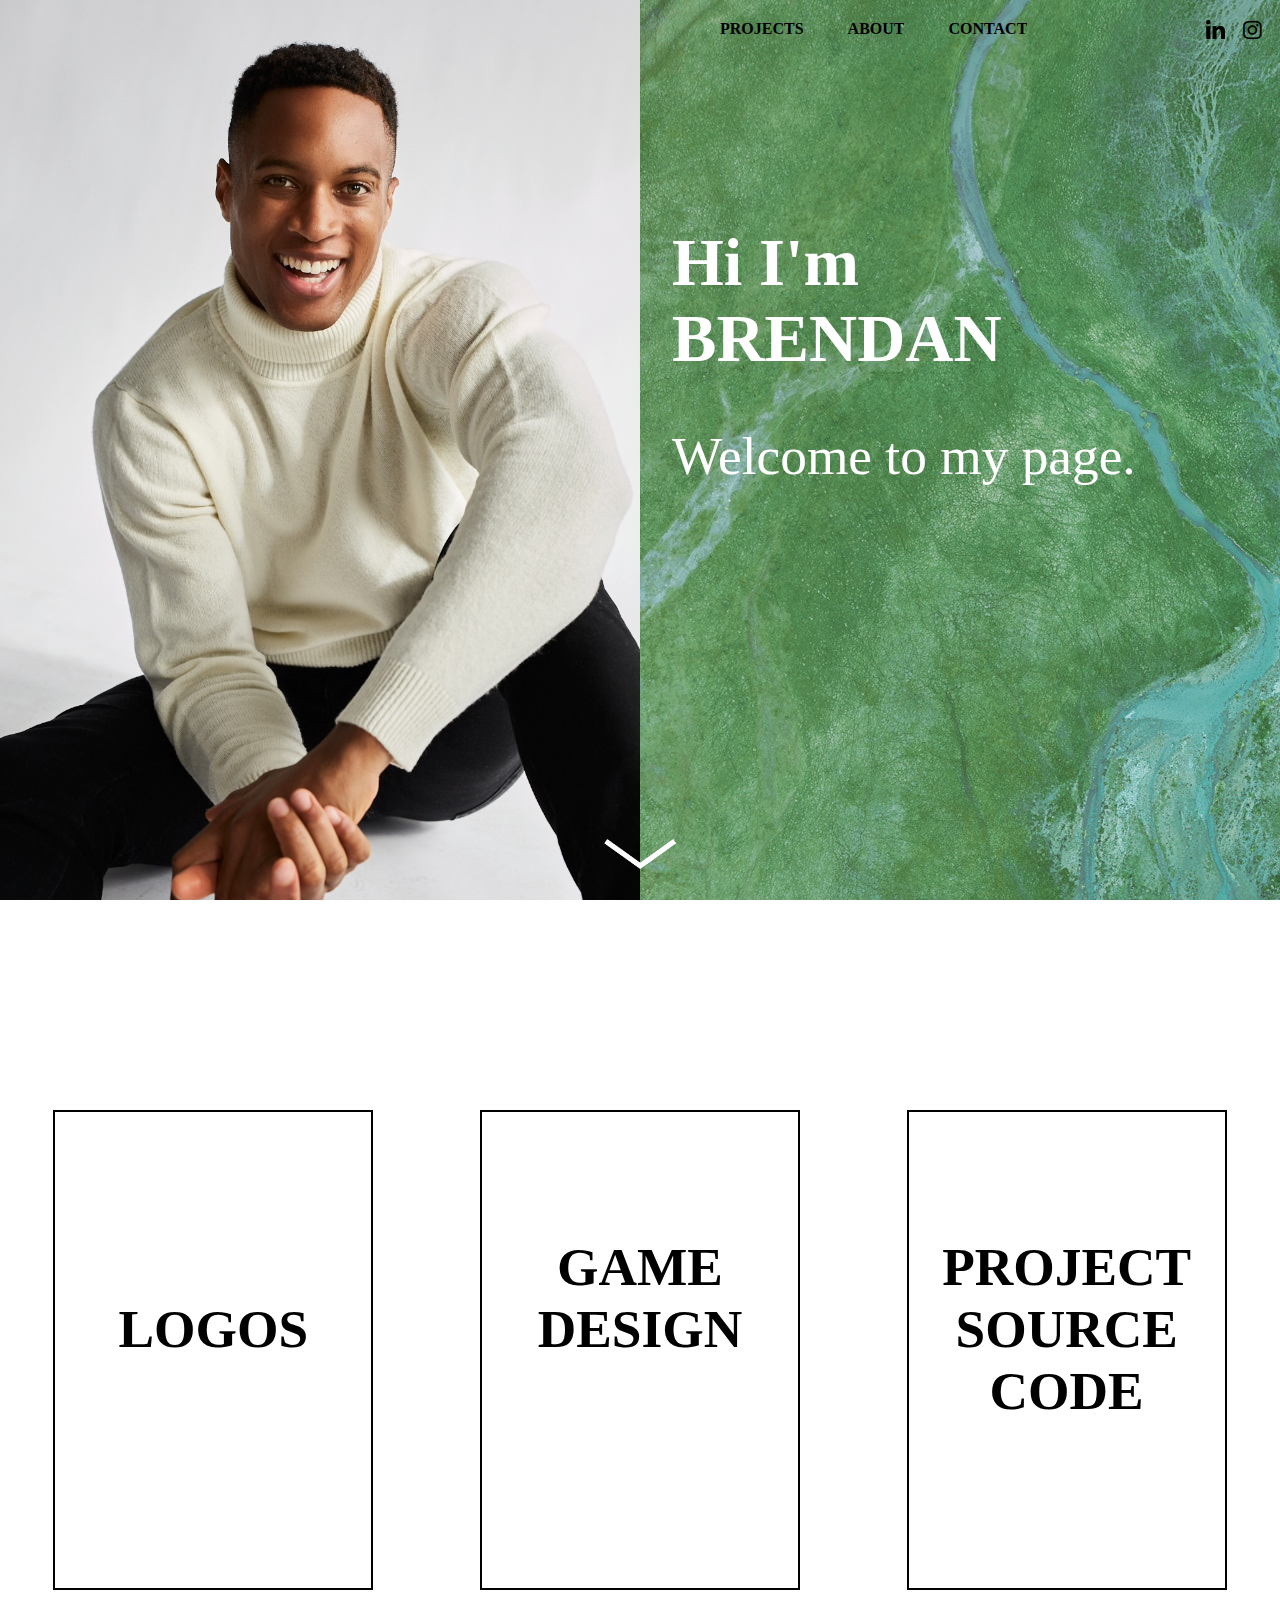
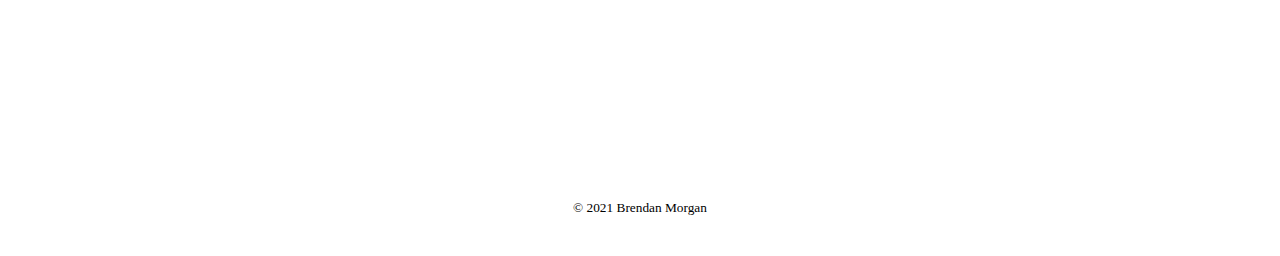
==== commit 9e469e02: "commiting new changes to contactPageMailer; created config file to store variables for my email and " ====
--- a/index.html
+++ b/index.html
@@ -1,5 +1,6 @@
 <!DOCTYPE html>
 <html lang="en">
+  
   <head>
     <meta charset="UTF-8" />
     <meta name="viewport" content="width=device-width, initial-scale=1.0" />
@@ -9,15 +10,27 @@
     <link rel="stylesheet" href="fontawesome-free-5.15.1-web/css/all.css" />
     <link rel="stylesheet" href="./index.css" />
     <link rel="stylesheet" href="./projects.css" />
+
+    <!-- WHEN THE PROJECT BUTTON IS CLICKED THE PAGE TITLE WILL CHANGE -->
+    <script type="text/javascript">
+      function changePageTitle() {
+        newPageTitle = 'Projects | Brendan Morgan';
+        document.title = newPageTitle;
+      } 
+    </script>
+
   </head>
 
   <body>
+
     <a href="#projectsPage"
       ><img
         class="scrollArrow"
         src="./Images/Web Icons/whiteScrollArrow.png"
         alt="scroll Arrow"
+  
     /></a>
+    
 
     <div class="leftHalf">
       <div class="myPhotoContainer"></div>
@@ -26,11 +39,13 @@
     <div class="rightHalf">
       <nav>
         <ul style="font-weight: bold">
+
           <li class="navbarOptions">
-            <a href="./index.html#projectsPage">PROJECTS</a>
+            <a href="./index.html#projectsPage" onclick="changePageTitle()">PROJECTS</a>
           </li>
+
           <li class="navbarOptions"><a href="./about.html">ABOUT</a></li>
-          <li class="navbarOptions"><a href="./contact.html">CONTACT</a></li>
+          <li class="navbarOptions"><a href="./contactPage.php">CONTACT</a></li>
 
           <li class="mediaIcon" style="float: right">
             <a href="#"><i class="fab fa-instagram"></i></a>
@@ -56,11 +71,10 @@
         </h1>
       </header>
 
-      <p><br />Welcome to my page.</p>
+      <p><br><br>Welcome to my page.</p>
     </div>
 
     <section id="projectsPage" class="projects">
-      <title>Projects | Brendan Morgan</title>
 
       <div class="projectType">
         <a href="./projectLogos.html"
@@ -77,9 +91,9 @@
       </div>
 
       <div class="projectType">
-        <a href="#"
-          ><h4><br /><br />PROJECT SOURCE CODE</h4></a
-        >
+        <a href="https://github.com/Bwsmorgan" target="_blank"
+          ><h4><br /><br />PROJECT SOURCE CODE</h4>
+        </a>
       </div>
     </section>
 
--- a/index.css
+++ b/index.css
@@ -26,7 +26,6 @@
   float: left;
 }
 
-/* In the event I ever want to make the image smaller I decided to places it within a container inside a container */
 .myPhotoContainer {
   width: 100%;
   height: 100%;
@@ -80,7 +79,6 @@
 }
 
 /* SCROLL ARROW AND ANIMATION */
-
 body .scrollArrow {
   position: absolute;
   height: 30px;
--- a/projects.css
+++ b/projects.css
@@ -28,3 +28,9 @@
 .projectType a:hover {
   background: url(./Images/Photos/backgroundPhoto1.jpg);
 }
+
+/* @media screen and (max-width: 600px) {
+  .projects {
+    display: none;
+  }
+} */
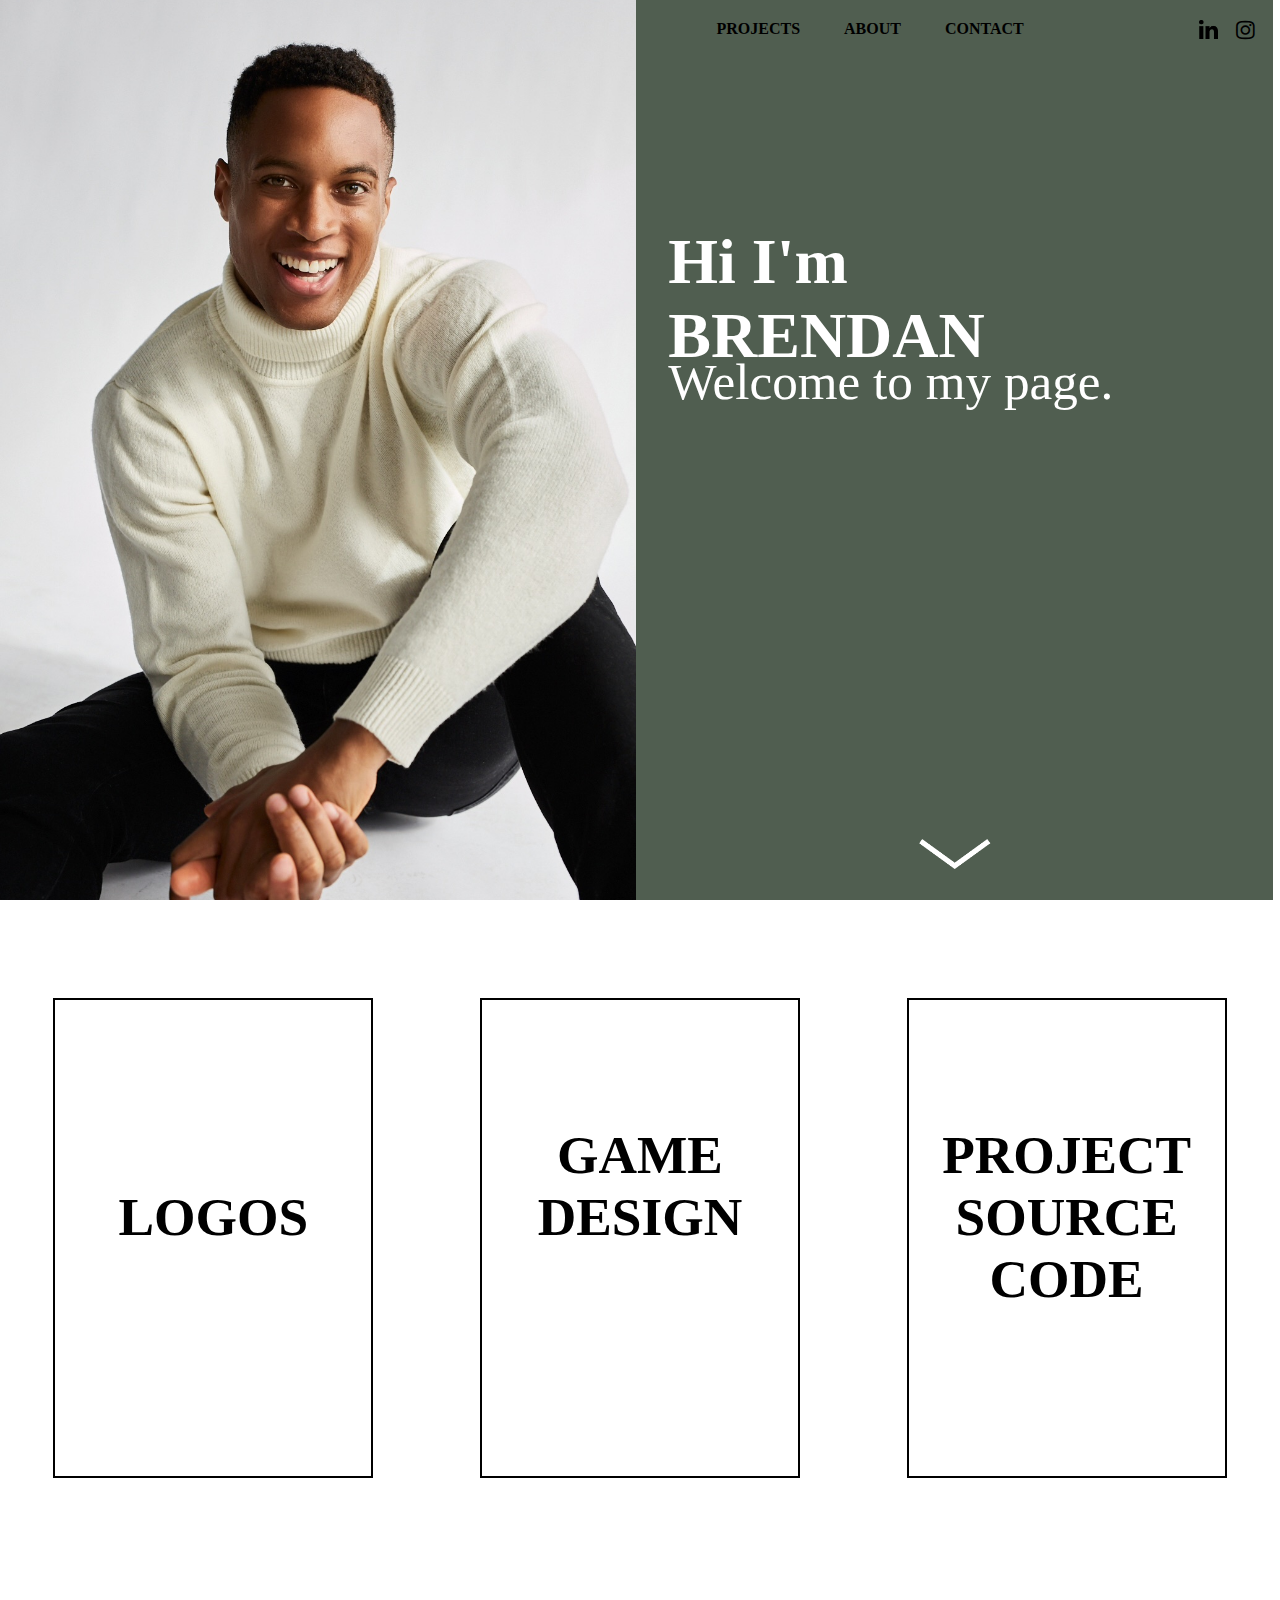
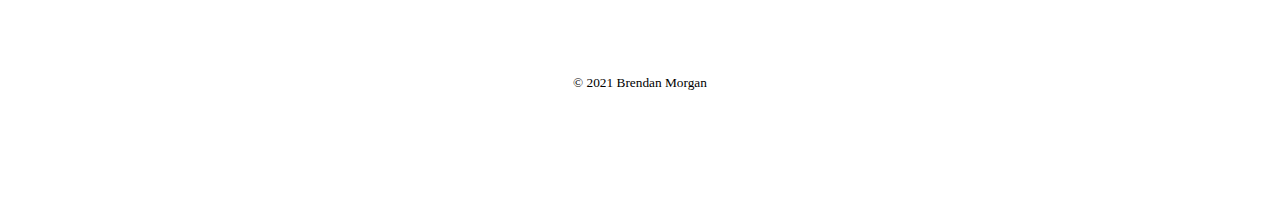
==== commit 926d22d4: "edited index.html and index.css: responsive navigation, display flex, theme colour" ====
--- a/index.html
+++ b/index.html
@@ -1,102 +1,97 @@
 <!DOCTYPE html>
 <html lang="en">
-  
-  <head>
-    <meta charset="UTF-8" />
-    <meta name="viewport" content="width=device-width, initial-scale=1.0" />
-
+<head>
+    <meta charset="UTF-8">
+    <meta http-equiv="X-UA-Compatible" content="IE=edge">
+    <meta name="viewport" content="width=device-width, initial-scale=1.0">
     <title>Home | Brendan Morgan</title>
 
     <link rel="stylesheet" href="fontawesome-free-5.15.1-web/css/all.css" />
-    <link rel="stylesheet" href="./index.css" />
-    <link rel="stylesheet" href="./projects.css" />
+    <link rel="stylesheet" href="./index.css">
 
-    <!-- WHEN THE PROJECT BUTTON IS CLICKED THE PAGE TITLE WILL CHANGE -->
-    <script type="text/javascript">
-      function changePageTitle() {
-        newPageTitle = 'Projects | Brendan Morgan';
-        document.title = newPageTitle;
-      } 
-    </script>
+</head>
 
-  </head>
+<body>
 
-  <body>
+    <!-- WELCOME PAGE -->
+    <div class="container">
 
-    <a href="#projectsPage"
-      ><img
-        class="scrollArrow"
-        src="./Images/Web Icons/whiteScrollArrow.png"
-        alt="scroll Arrow"
-  
-    /></a>
-    
+        <div class="leftHalf"></div>
+        
+        <div class="rightHalf">
 
-    <div class="leftHalf">
-      <div class="myPhotoContainer"></div>
-    </div>
+            <nav>
+                <ul style="font-weight: bold">
 
-    <div class="rightHalf">
-      <nav>
-        <ul style="font-weight: bold">
+                    <li class="navbarOptions">
+                        <a href="./index.html#projectsPage" onclick="changePageTitle()">PROJECTS</a>
+                    </li>
 
-          <li class="navbarOptions">
-            <a href="./index.html#projectsPage" onclick="changePageTitle()">PROJECTS</a>
-          </li>
+                    <!-- WHEN THE PROJECT BUTTON IS CLICKED THE PAGE TITLE WILL CHANGE -->
+                    <script type="text/javascript">
+                        function changePageTitle() {
+                            newPageTitle = 'Projects | Brendan Morgan';
+                            document.title = newPageTitle;
+                        } 
+                    </script>
 
-          <li class="navbarOptions"><a href="./about.html">ABOUT</a></li>
-          <li class="navbarOptions"><a href="./contactPage.php">CONTACT</a></li>
+                    <li class="navbarOptions"><a href="./about.html">ABOUT</a></li>
+                    <li class="navbarOptions"><a href="./contactPage.php">CONTACT</a></li>
 
-          <li class="mediaIcon" style="float: right">
-            <a href="#"><i class="fab fa-instagram"></i></a>
-          </li>
+                    <li class="mediaIcon" style="float: right">
+                        <a href="#"><i class="fab fa-instagram"></i></a>
+                    </li>
 
-          <li class="mediaIcon" style="float: right">
-            <a
-              href="https://www.linkedin.com/in/brendan-morgan-a043a8190/"
-              target="_blank"
-              ><img
-                class="linkedin_logo"
-                src="./Images/Media Icons/linkedinLogo1.png"
-                alt="linkedin_logo"
-            /></a>
-          </li>
-        </ul>
-      </nav>
+                    <li class="mediaIcon" style="float: right">
+                        <a
+                        href="https://www.linkedin.com/in/brendan-morgan-a043a8190/"
+                        target="_blank"
+                        ><img
+                            class="linkedin_logo"
+                            src="./Images/Media Icons/linkedinLogo1.png"
+                            alt="linkedin_logo"
+                        /></a>
+                    </li>
+                </ul>
+            </nav>
 
-      <header>
-        <h1>
-          Hi I'm<br />
-          BRENDAN<br />
-        </h1>
-      </header>
+            <header>
+                <h1>
+                Hi I'm<br />
+                BRENDAN<br />
+                </h1>
+                <p><br>Welcome to my page.</p>
+            
+            </header>
 
-      <p><br><br>Welcome to my page.</p>
+            <a href="#projectsPage"><img class="scrollArrow" src="./Images/Web Icons/whiteScrollArrow.png" alt="scroll Arrow" /></a>
+        </div>
     </div>
 
     <section id="projectsPage" class="projects">
+    
+        <div class="projectType">
+            <a href="./projectLogos.html">
+                <h4><br /><br /><br />LOGOS</h4>
+            </a>
+        </div>
+    
+        <div class="projectType">
+            <a href="https://www.behance.net/gallery/110823535/Medieval-Game-Character-Sprites" target="_blank">
+                <h4><br /><br />GAME DESIGN</h4>
+            </a>
+        </div>
+    
+        <div class="projectType">
+            <a href="https://github.com/Bwsmorgan" target="_blank">
+                <h4><br /><br />PROJECT SOURCE CODE</h4>
+            </a>
+        </div>
 
-      <div class="projectType">
-        <a href="./projectLogos.html"
-          ><h4><br /><br /><br />LOGOS</h4></a
-        >
-      </div>
-
-      <div class="projectType">
-        <a
-          href="https://www.behance.net/gallery/110823535/Medieval-Game-Character-Sprites"
-          target="_blank"
-          ><h4><br /><br />GAME DESIGN</h4></a
-        >
-      </div>
-
-      <div class="projectType">
-        <a href="https://github.com/Bwsmorgan" target="_blank"
-          ><h4><br /><br />PROJECT SOURCE CODE</h4>
-        </a>
-      </div>
+    
+        <footer><div>&copy 2021 Brendan Morgan</div></footer>
+        
     </section>
-
-    <footer>&copy 2021 Brendan Morgan</footer>
-  </body>
-</html>
+    
+</body>
+</html>--- a/index.css
+++ b/index.css
@@ -4,42 +4,31 @@
 
 * {
   box-sizing: border-box;
-  margin: 0 0 0 0;
-  overflow: scroll;
+  margin: 0;
 }
 
-p {
-  margin-left: 5%;
-  font-size: 40pt;
-  color: white;
-  position: absolute;
-  margin-top: 40%;
-}
-
-html {
-  scroll-behavior: smooth;
+.container {
+  width: 100vw;
+  height: auto;
+  display: flex;
+  flex-flow: row wrap;
 }
 
 .leftHalf {
-  width: 50vw;
+  width: 39.78rem;
+  float: left;
   height: 100vh;
-  float: left;
-}
-
-.myPhotoContainer {
-  width: 100%;
-  height: 100%;
   background: url(./Images/Photos/headShotPhoto.jpg);
   background-position-y: 15%;
   background-size: cover;
 }
 
 .rightHalf {
-  background: url(./Images/Photos/backgroundPhoto1.jpg);
-  width: 50vw;
+  width: 39.78rem;
+  float: right;
   height: 100vh;
   position: relative;
-  float: right;
+  background: rgb(80, 94, 80);
 }
 
 ul li {
@@ -71,11 +60,19 @@
 
 .rightHalf h1 {
   color: white;
-  font-size: 50pt;
+  font-size: 5vw;
   font-family: Bodoni + Moda;
   position: absolute;
   top: 25%;
   padding: 0 0 0 5%;
+}
+
+p {
+  margin-left: 5%;
+  font-size: 4vw;
+  color: white;
+  position: absolute;
+  margin-top: 40%;
 }
 
 /* SCROLL ARROW AND ANIMATION */
@@ -88,12 +85,6 @@
   z-index: 1;
   animation: arrow-down 1s alternate infinite;
   transition: scroll-behavior 3s;
-}
-
-footer {
-  text-align: center;
-  margin-bottom: 40px;
-  font-size: 10pt;
 }
 
 /* CREATES THE SLOW PULSATING FADE IN/FADE OUT EFFECT ON THE SCROLL DOWN ARROW */
@@ -114,3 +105,44 @@
     opacity: 1;
   }
 }
+
+.projects {
+  width: 100vw;
+  height: 100vh;
+  display: flex;
+  flex-flow: row wrap;
+
+  align-items: center;
+  justify-content: space-around;
+}
+
+.projectType {
+  box-sizing: border-box;
+  height: 30rem;
+  width: 20rem;
+  display: flex;
+  justify-content: center;
+}
+
+.projectType a {
+  text-decoration: none;
+  color: black;
+  font-size: 40pt;
+  height: 100%;
+  width: 100%;
+  border: 2px solid black;
+  text-align: center;
+}
+
+/* SETS THE BACKGROUND COLOUR WHEN USER HOVERS OVER A PROJECT SELECTION TYPE */
+.projectType a:hover {
+  background: rgb(80, 94, 80);
+}
+
+footer {
+  height: 3%;
+  width: 100vw;
+  text-align: center;
+  margin-bottom: 0;
+  font-size: 10pt;
+}
